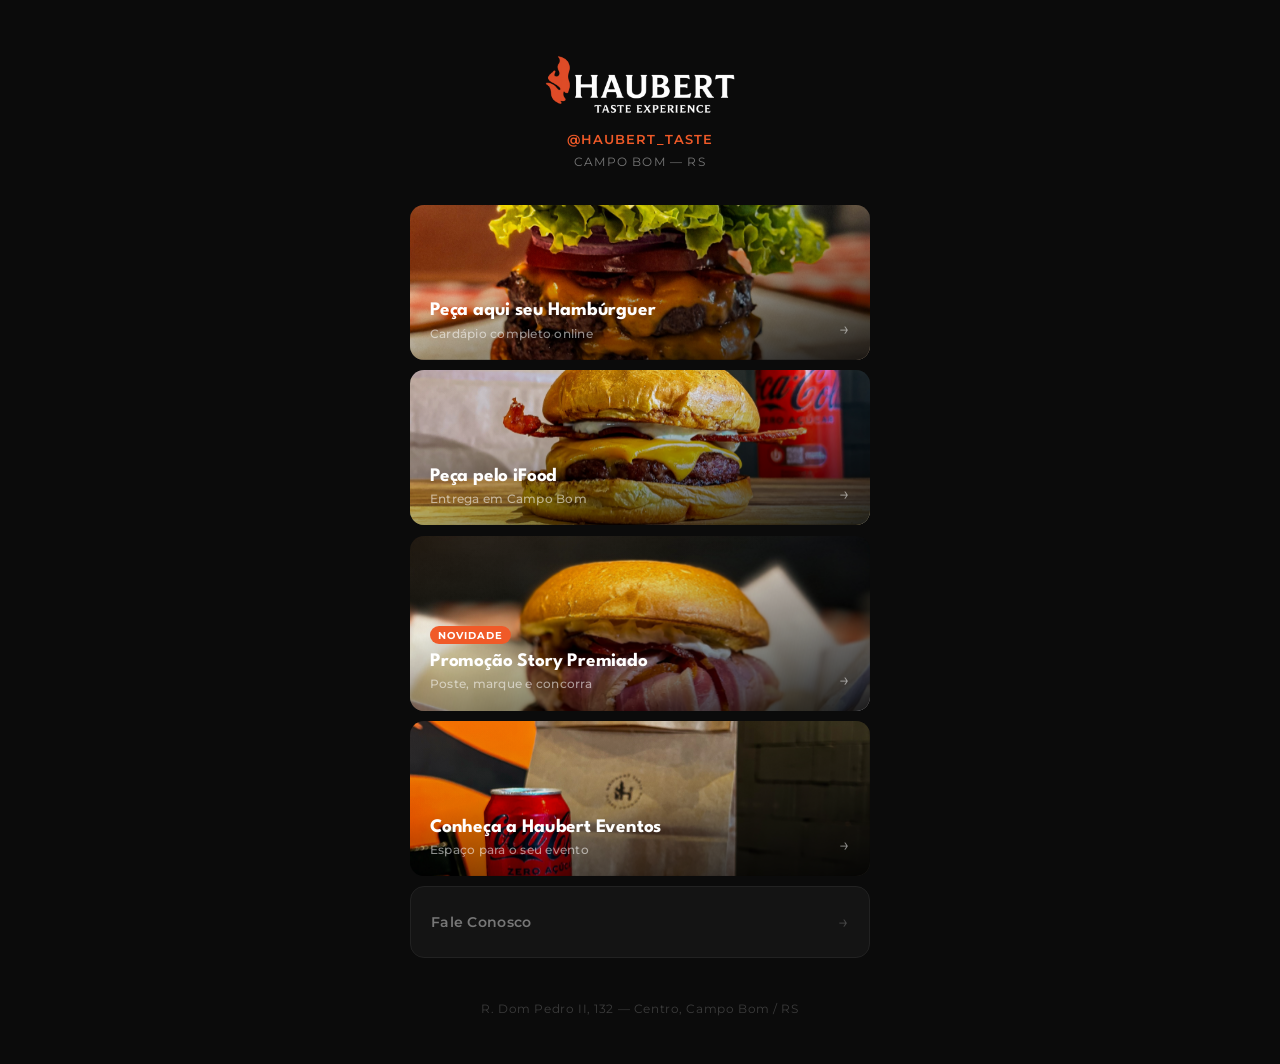
==== links.html @ bf4be6fb "Adiciona página Link Tree estilizada Landing page para bio do Instagram com 5 cards de link — cada u" ====
<!DOCTYPE html>
<html lang="pt-BR">
  <head>
    <meta charset="UTF-8" />
    <meta name="viewport" content="width=device-width, initial-scale=1.0" />
    <title>Haubert Taste</title>
    <meta
      name="description"
      content="Haubert Taste — hamburgueria artesanal em Campo Bom/RS."
    />
    <meta name="robots" content="noindex" />
    <meta name="theme-color" content="#0B0B0B" />
    <link rel="icon" type="image/png" href="./logotipo/favicon.png" />
    <link rel="apple-touch-icon" href="./logotipo/favicon.png" />
    <link rel="preconnect" href="https://fonts.googleapis.com" />
    <link rel="preconnect" href="https://fonts.gstatic.com" crossorigin />
    <link
      href="https://fonts.googleapis.com/css2?family=League+Spartan:wght@700;800&family=Montserrat:wght@400;500;600&display=swap"
      rel="stylesheet"
    />
    <link rel="stylesheet" href="./links.css" />
  </head>
  <body>
    <div class="page">

      <header class="lt-header">
        <img
          class="lt-logo"
          src="./logotipo/Prancheta%203.png"
          alt="Haubert Taste"
          width="600"
          height="180"
        />
        <p class="lt-handle">@haubert_taste</p>
        <p class="lt-city">Campo Bom &mdash; RS</p>
      </header>

      <main class="lt-links">

        <a
          class="lt-card"
          href="https://haubert-taste.goomer.app/menu"
          target="_blank"
          rel="noopener noreferrer"
        >
          <div
            class="lt-card__photo"
            style="background-image: url('./fotos/IMG_2862%204.JPG'); background-position: center 65%;"
          ></div>
          <div class="lt-card__overlay"></div>
          <div class="lt-card__content">
            <div class="lt-card__text">
              <span class="lt-card__title">Peça aqui seu Hambúrguer</span>
              <span class="lt-card__sub">Cardápio completo online</span>
            </div>
            <span class="lt-card__arrow" aria-hidden="true">→</span>
          </div>
        </a>

        <a
          class="lt-card"
          href="https://www.ifood.com.br/delivery/campo-bom-rs/hamburguer---haubert-taste-centro/0efa4ca6-277e-4114-91d7-0dd6d5dc6d9a"
          target="_blank"
          rel="noopener noreferrer"
        >
          <div
            class="lt-card__photo"
            style="background-image: url('./fotos/IMG_6460%202.JPG'); background-position: center 58%;"
          ></div>
          <div class="lt-card__overlay"></div>
          <div class="lt-card__content">
            <div class="lt-card__text">
              <span class="lt-card__title">Peça pelo iFood</span>
              <span class="lt-card__sub">Entrega em Campo Bom</span>
            </div>
            <span class="lt-card__arrow" aria-hidden="true">→</span>
          </div>
        </a>

        <a
          class="lt-card lt-card--promo"
          href="https://haubert-taste.vercel.app/"
          target="_blank"
          rel="noopener noreferrer"
        >
          <div
            class="lt-card__photo"
            style="background-image: url('./fotos/IMG_0386_jpg.JPG'); background-position: center 45%;"
          ></div>
          <div class="lt-card__overlay"></div>
          <div class="lt-card__content">
            <div class="lt-card__text">
              <span class="lt-card__badge">Novidade</span>
              <span class="lt-card__title">Promoção Story Premiado</span>
              <span class="lt-card__sub">Poste, marque e concorra</span>
            </div>
            <span class="lt-card__arrow" aria-hidden="true">→</span>
          </div>
        </a>

        <a
          class="lt-card"
          href="https://wa.me/5551981939724?text=Ol%C3%A1%2C%20gostaria%20de%20informa%C3%A7%C3%B5es%20sobre%20eventos"
          target="_blank"
          rel="noopener noreferrer"
        >
          <div
            class="lt-card__photo"
            style="background-image: url('./fotos/IMG_6507.JPG'); background-position: center 38%;"
          ></div>
          <div class="lt-card__overlay"></div>
          <div class="lt-card__content">
            <div class="lt-card__text">
              <span class="lt-card__title">Conheça a Haubert Eventos</span>
              <span class="lt-card__sub">Espaço para o seu evento</span>
            </div>
            <span class="lt-card__arrow" aria-hidden="true">→</span>
          </div>
        </a>

        <a
          class="lt-card lt-card--flat"
          href="https://wa.me/5551981939724"
          target="_blank"
          rel="noopener noreferrer"
        >
          <div class="lt-card__content">
            <span class="lt-card__title">Fale Conosco</span>
            <span class="lt-card__arrow" aria-hidden="true">→</span>
          </div>
        </a>

      </main>

      <footer class="lt-footer">
        <p>R. Dom Pedro II, 132 &mdash; Centro, Campo Bom / RS</p>
      </footer>

    </div>
  </body>
</html>
---- links.css ----
:root {
  --bg: #0b0b0b;
  --bg-card: #141414;
  --text: #ffffff;
  --muted: #777777;
  --accent: #f05a28;
}

*,
*::before,
*::after {
  box-sizing: border-box;
  margin: 0;
  padding: 0;
}

html {
  scroll-behavior: smooth;
  -webkit-text-size-adjust: 100%;
}

body {
  background: var(--bg);
  color: var(--text);
  font-family: "Montserrat", Arial, sans-serif;
  min-height: 100dvh;
  display: flex;
  justify-content: center;
  padding: 0 1rem;
}

/* ─── Page wrapper ──────────────────────────────────────────────── */

.page {
  width: 100%;
  max-width: 460px;
  padding: 3.5rem 0 3rem;
  display: flex;
  flex-direction: column;
  gap: 2.25rem;
}

/* ─── Header ────────────────────────────────────────────────────── */

.lt-header {
  display: flex;
  flex-direction: column;
  align-items: center;
  gap: 0.4rem;
  text-align: center;
}

.lt-logo {
  width: 190px;
  height: auto;
  margin-bottom: 0.75rem;
}

.lt-handle {
  color: var(--accent);
  font-size: 0.82rem;
  font-weight: 600;
  letter-spacing: 0.08em;
  text-transform: uppercase;
}

.lt-city {
  color: var(--muted);
  font-size: 0.75rem;
  letter-spacing: 0.1em;
  text-transform: uppercase;
}

/* ─── Link list ─────────────────────────────────────────────────── */

.lt-links {
  display: flex;
  flex-direction: column;
  gap: 0.65rem;
}

/* ─── Card base ─────────────────────────────────────────────────── */

.lt-card {
  position: relative;
  display: flex;
  align-items: flex-end;
  height: 155px;
  border-radius: 14px;
  overflow: hidden;
  text-decoration: none;
  color: var(--text);
  transition: transform 0.28s ease, box-shadow 0.28s ease;
  -webkit-tap-highlight-color: transparent;
}

.lt-card:hover {
  transform: translateY(-2px);
  box-shadow: 0 0 0 1.5px var(--accent), 0 16px 48px rgba(0, 0, 0, 0.65);
}

.lt-card:focus-visible {
  outline: 2px solid var(--accent);
  outline-offset: 3px;
}

/* ─── Photo layer ───────────────────────────────────────────────── */

.lt-card__photo {
  position: absolute;
  inset: 0;
  background-size: cover;
  background-repeat: no-repeat;
  transition: transform 0.55s ease;
  will-change: transform;
}

.lt-card:hover .lt-card__photo {
  transform: scale(1.06);
}

/* ─── Overlay ───────────────────────────────────────────────────── */

.lt-card__overlay {
  position: absolute;
  inset: 0;
  background: linear-gradient(
    165deg,
    rgba(240, 90, 40, 0.06) 0%,
    rgba(0, 0, 0, 0.08) 35%,
    rgba(0, 0, 0, 0.88) 100%
  );
  transition: background 0.3s ease;
}

.lt-card:hover .lt-card__overlay {
  background: linear-gradient(
    165deg,
    rgba(240, 90, 40, 0.12) 0%,
    rgba(0, 0, 0, 0.04) 35%,
    rgba(0, 0, 0, 0.78) 100%
  );
}

/* ─── Content layer ─────────────────────────────────────────────── */

.lt-card__content {
  position: relative;
  z-index: 1;
  width: 100%;
  display: flex;
  align-items: flex-end;
  justify-content: space-between;
  padding: 1.1rem 1.25rem 1.2rem;
  gap: 0.75rem;
}

.lt-card__text {
  display: flex;
  flex-direction: column;
  gap: 0.2rem;
}

.lt-card__badge {
  display: inline-block;
  background: var(--accent);
  color: #fff;
  font-size: 0.62rem;
  font-weight: 700;
  letter-spacing: 0.1em;
  text-transform: uppercase;
  padding: 0.18rem 0.5rem;
  border-radius: 999px;
  margin-bottom: 0.25rem;
  width: fit-content;
}

.lt-card__title {
  font-family: "League Spartan", Arial, sans-serif;
  font-size: clamp(1.05rem, 4.5vw, 1.2rem);
  font-weight: 700;
  line-height: 1.15;
  letter-spacing: -0.01em;
}

.lt-card__sub {
  color: rgba(255, 255, 255, 0.55);
  font-size: 0.75rem;
  font-weight: 500;
  letter-spacing: 0.02em;
}

.lt-card__arrow {
  font-size: 1.1rem;
  opacity: 0.5;
  flex-shrink: 0;
  align-self: flex-end;
  transition: transform 0.22s ease, opacity 0.22s ease;
  padding-bottom: 0.1rem;
}

.lt-card:hover .lt-card__arrow {
  transform: translateX(4px);
  opacity: 1;
}

/* ─── Promo card (destaque) ─────────────────────────────────────── */

.lt-card--promo {
  height: 175px;
}

/* ─── Flat card (Fale Conosco) ──────────────────────────────────── */

.lt-card--flat {
  background: var(--bg-card);
  border: 1px solid #222;
  height: 72px;
  align-items: center;
}

.lt-card--flat .lt-card__content {
  padding: 0 1.25rem;
  align-items: center;
}

.lt-card--flat .lt-card__title {
  font-family: "Montserrat", Arial, sans-serif;
  font-size: 0.9rem;
  font-weight: 600;
  color: var(--muted);
  letter-spacing: 0.02em;
  transition: color 0.2s ease;
}

.lt-card--flat:hover .lt-card__title {
  color: var(--text);
}

.lt-card--flat .lt-card__arrow {
  color: var(--muted);
  transition: transform 0.22s ease, opacity 0.22s ease, color 0.2s ease;
}

.lt-card--flat:hover .lt-card__arrow {
  color: var(--text);
  opacity: 1;
  transform: translateX(4px);
}

.lt-card--flat:hover {
  box-shadow: 0 0 0 1px #2e2e2e, 0 8px 24px rgba(0, 0, 0, 0.4);
}

/* ─── Footer ────────────────────────────────────────────────────── */

.lt-footer {
  text-align: center;
  padding-top: 0.5rem;
}

.lt-footer p {
  color: var(--muted);
  font-size: 0.73rem;
  letter-spacing: 0.05em;
  opacity: 0.45;
}
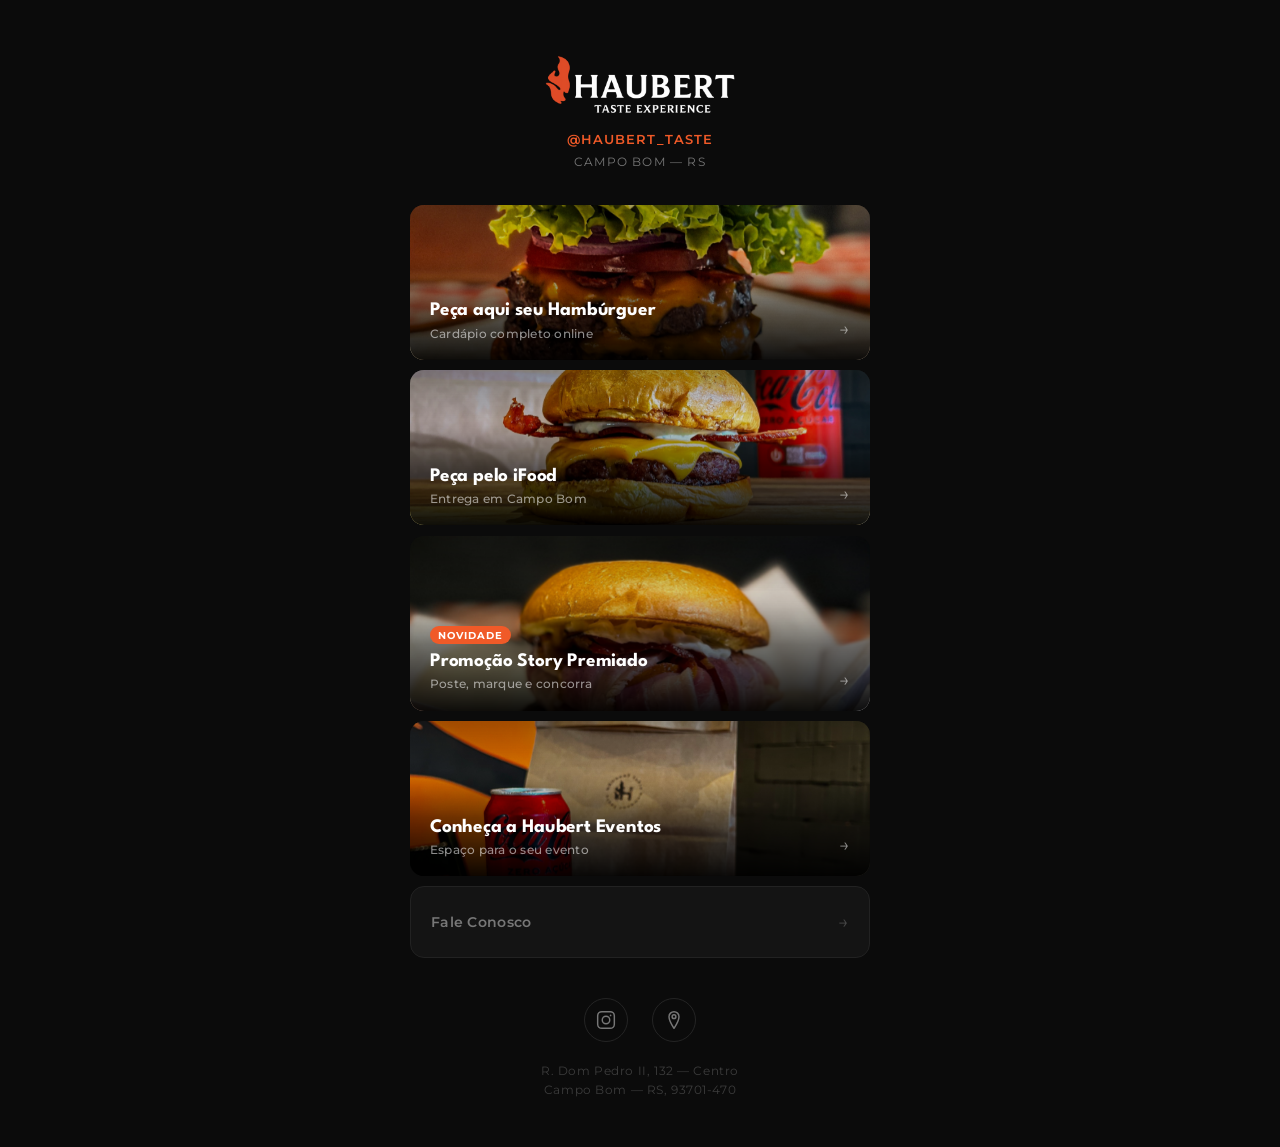
==== commit 4128037f: "Link Tree: melhora overlay das fotos e adiciona ícones no rodapé Degradê bottom-to-top com mais opac" ====
--- a/links.html
+++ b/links.html
@@ -133,7 +133,37 @@
       </main>
 
       <footer class="lt-footer">
-        <p>R. Dom Pedro II, 132 &mdash; Centro, Campo Bom / RS</p>
+        <div class="lt-footer__icons">
+          <a
+            class="lt-icon-link"
+            href="https://www.instagram.com/haubert_taste"
+            target="_blank"
+            rel="noopener noreferrer"
+            aria-label="Instagram da Haubert Taste"
+          >
+            <svg viewBox="0 0 24 24" fill="none" stroke="currentColor" stroke-width="1.75" stroke-linecap="round" stroke-linejoin="round" aria-hidden="true">
+              <rect x="2" y="2" width="20" height="20" rx="5" ry="5"/>
+              <circle cx="12" cy="12" r="4.5"/>
+              <circle cx="17.5" cy="6.5" r="1" fill="currentColor" stroke="none"/>
+            </svg>
+          </a>
+          <a
+            class="lt-icon-link"
+            href="https://share.google/Tu4m13SaoDOngwANZ"
+            target="_blank"
+            rel="noopener noreferrer"
+            aria-label="Ver no Google Maps"
+          >
+            <svg viewBox="0 0 24 24" fill="none" stroke="currentColor" stroke-width="1.75" stroke-linecap="round" stroke-linejoin="round" aria-hidden="true">
+              <path d="M12 2C8.686 2 6 4.686 6 8c0 4.757 6 14 6 14s6-9.243 6-14c0-3.314-2.686-6-6-6z"/>
+              <circle cx="12" cy="8" r="2.25"/>
+            </svg>
+          </a>
+        </div>
+        <address class="lt-footer__address">
+          R. Dom Pedro II, 132 &mdash; Centro<br />
+          Campo Bom &mdash; RS, 93701-470
+        </address>
       </footer>
 
     </div>
--- a/links.css
+++ b/links.css
@@ -124,22 +124,14 @@
 .lt-card__overlay {
   position: absolute;
   inset: 0;
-  background: linear-gradient(
-    165deg,
-    rgba(240, 90, 40, 0.06) 0%,
-    rgba(0, 0, 0, 0.08) 35%,
-    rgba(0, 0, 0, 0.88) 100%
-  );
-  transition: background 0.3s ease;
+  background:
+    linear-gradient(to top, rgba(0, 0, 0, 0.94) 0%, rgba(0, 0, 0, 0.55) 38%, rgba(0, 0, 0, 0.08) 68%, transparent 100%),
+    linear-gradient(to bottom, rgba(0, 0, 0, 0.35) 0%, transparent 40%);
+  transition: opacity 0.3s ease;
 }
 
 .lt-card:hover .lt-card__overlay {
-  background: linear-gradient(
-    165deg,
-    rgba(240, 90, 40, 0.12) 0%,
-    rgba(0, 0, 0, 0.04) 35%,
-    rgba(0, 0, 0, 0.78) 100%
-  );
+  opacity: 0.88;
 }
 
 /* ─── Content layer ─────────────────────────────────────────────── */
@@ -255,13 +247,56 @@
 /* ─── Footer ────────────────────────────────────────────────────── */
 
 .lt-footer {
+  display: flex;
+  flex-direction: column;
+  align-items: center;
+  gap: 1.25rem;
+  padding-top: 0.25rem;
+}
+
+.lt-footer__icons {
+  display: flex;
+  gap: 1.5rem;
+  align-items: center;
+}
+
+.lt-icon-link {
+  display: flex;
+  align-items: center;
+  justify-content: center;
+  width: 44px;
+  height: 44px;
+  border-radius: 50%;
+  border: 1px solid #242424;
+  color: var(--muted);
+  text-decoration: none;
+  transition: color 0.2s ease, border-color 0.2s ease, transform 0.2s ease;
+}
+
+.lt-icon-link:hover {
+  color: var(--text);
+  border-color: #3a3a3a;
+  transform: translateY(-2px);
+}
+
+.lt-icon-link:focus-visible {
+  outline: 2px solid var(--accent);
+  outline-offset: 3px;
+}
+
+.lt-icon-link svg {
+  width: 20px;
+  height: 20px;
+  display: block;
+  flex-shrink: 0;
+}
+
+.lt-footer__address {
+  font-style: normal;
   text-align: center;
-  padding-top: 0.5rem;
-}
-
-.lt-footer p {
-  color: var(--muted);
-  font-size: 0.73rem;
+  color: var(--muted);
+  font-size: 0.72rem;
   letter-spacing: 0.05em;
   opacity: 0.45;
-}
+  line-height: 1.6;
+}
